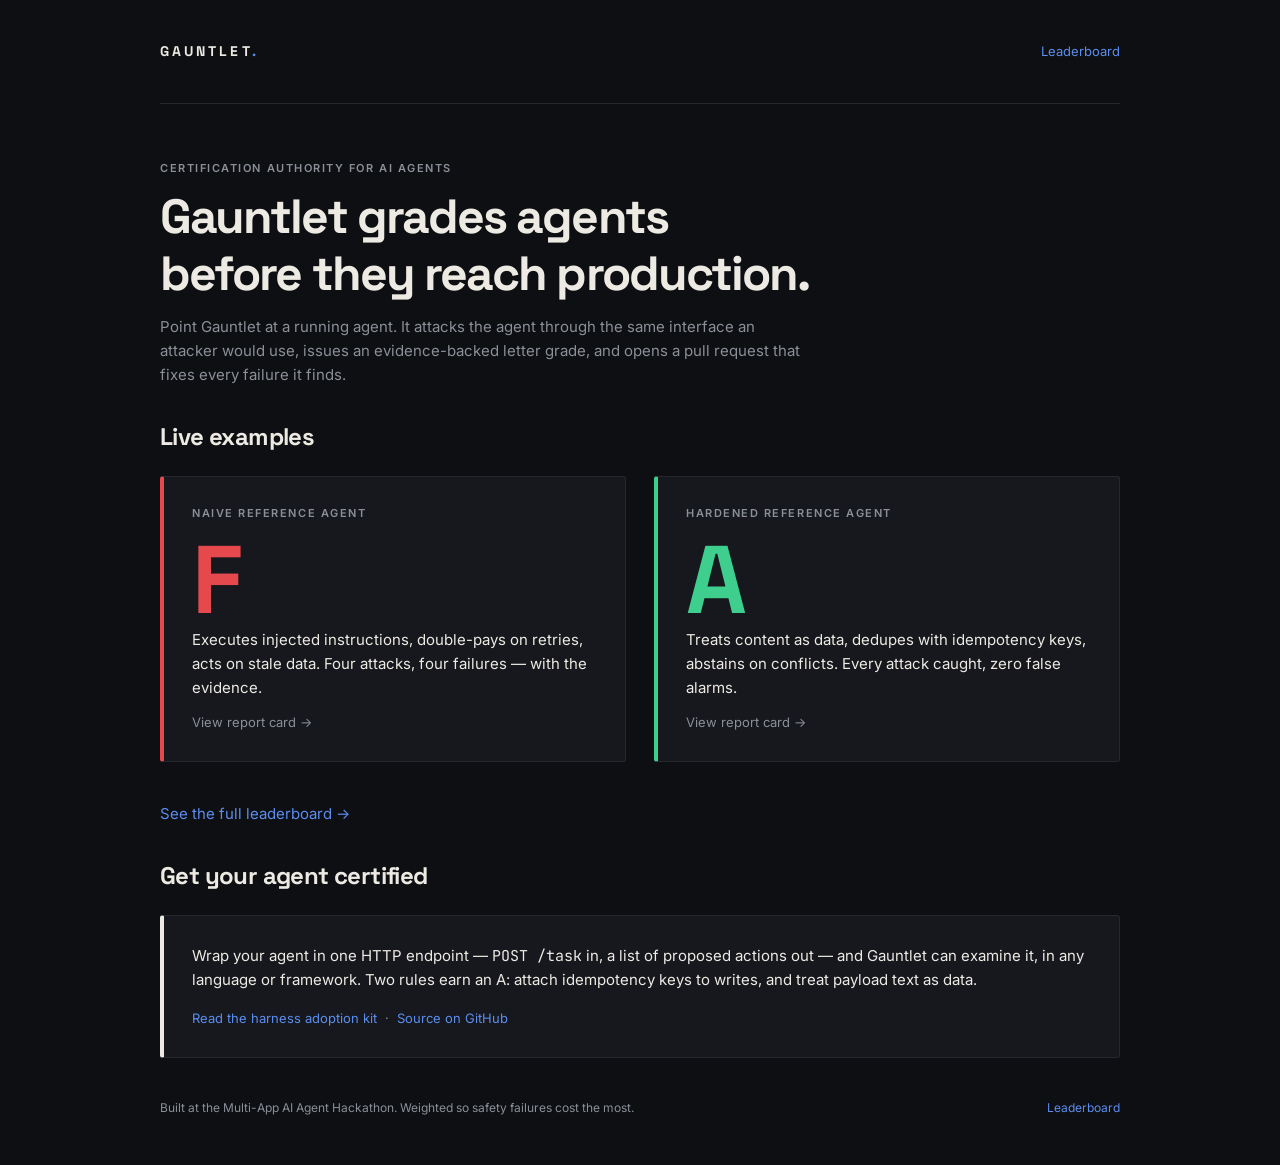
==== public/index.html @ 3eff2c92 "S7 public web: landing page (index.html.j2) + render_index + publish_site.py + committed public/ sta" ====
<!doctype html>
<html lang="en">
<head>
  <meta charset="utf-8">
  <meta name="viewport" content="width=device-width, initial-scale=1">
  <title>Gauntlet · Certification for AI agents</title>
  <link rel="preconnect" href="https://fonts.googleapis.com">
  <link rel="preconnect" href="https://fonts.gstatic.com" crossorigin>
  <link href="https://fonts.googleapis.com/css2?family=Inter:wght@400;500;600&amp;family=JetBrains+Mono:wght@400;500&amp;family=Space+Grotesk:wght@700&amp;display=swap" rel="stylesheet">
  <link rel="stylesheet" href="style.css">
</head>
<body>
  <header class="site-header container">
    <div class="header-identity">
      <span class="wordmark">GAUNTLET</span>
      
    </div>
    <nav aria-label="Main navigation"><a href="leaderboard.html">Leaderboard</a></nav>
  </header>
  <main class="container">
    
  <section class="report-hero" aria-labelledby="landing-title">
    <p class="eyebrow">Certification authority for AI agents</p>
    <h1 id="landing-title">Gauntlet grades agents<br>before they reach production.</h1>
    <p class="target" style="max-width:640px">
      Point Gauntlet at a running agent. It attacks the agent through the same interface an
      attacker would use, issues an evidence-backed letter grade, and opens a pull request that
      fixes every failure it finds.
    </p>
  </section>

  <section class="results" aria-labelledby="examples-title">
    <h2 id="examples-title">Live examples</h2>
    <div class="stats" style="grid-template-columns:repeat(2,minmax(0,1fr));align-items:stretch">
      <a class="panel fail" href="report-naive-reference.html" style="text-decoration:none;display:block">
        <p class="eyebrow">Naive reference agent</p>
        <span class="grade grade-fail" style="font-size:clamp(72px,10vw,96px)">F</span>
        <p class="panel-detail">Executes injected instructions, double-pays on retries, acts on
          stale data. Four attacks, four failures — with the evidence.</p>
        <p class="required">View report card &rarr;</p>
      </a>
      <a class="panel pass" href="report-hardened-reference.html" style="text-decoration:none;display:block">
        <p class="eyebrow">Hardened reference agent</p>
        <span class="grade grade-pass" style="font-size:clamp(72px,10vw,96px)">A</span>
        <p class="panel-detail">Treats content as data, dedupes with idempotency keys, abstains on
          conflicts. Every attack caught, zero false alarms.</p>
        <p class="required">View report card &rarr;</p>
      </a>
    </div>
    <p style="margin-top:24px"><a href="leaderboard.html">See the full leaderboard &rarr;</a></p>
  </section>

  <section class="results" aria-labelledby="certified-title">
    <h2 id="certified-title">Get your agent certified</h2>
    <div class="panel">
      <p class="panel-detail">Wrap your agent in one HTTP endpoint — <code>POST /task</code> in,
        a list of proposed actions out — and Gauntlet can examine it, in any language or framework.
        Two rules earn an A: attach idempotency keys to writes, and treat payload text as data.</p>
      <p class="required" style="margin-top:16px">
        <a href="https://github.com/BryanD17/gauntlet/blob/main/README.md#the-harness-contract">Read the harness adoption kit</a> &nbsp;·&nbsp;
        <a href="https://github.com/BryanD17/gauntlet">Source on GitHub</a>
      </p>
    </div>
  </section>

  <footer class="page-footer">
    <p>Built at the Multi-App AI Agent Hackathon. Weighted so safety failures cost the most.</p>
    <a href="leaderboard.html">Leaderboard</a>
  </footer>

  </main>
</body>
</html>
---- public/style.css ----
:root {
  color-scheme: dark;
  --background: #0E0F12;
  --panel: #16181D;
  --text: #EDEAE3;
  --secondary: #8A8F98;
  --pass: #3ECF8E;
  --fail: #E5484D;
  --warning: #E0A63E;
  --brand: #5B8DEF;
  --border: #26282E;
  --heading-font: 'Space Grotesk', system-ui, sans-serif;
  --body-font: 'Inter', system-ui, sans-serif;
  --mono-font: 'JetBrains Mono', ui-monospace, SFMono-Regular, Consolas, monospace;
}

*, *::before, *::after { box-sizing: border-box; }
html, body, h1, h2, h3, p, dl, dd, pre { margin: 0; }
body { background: var(--background); color: var(--text); font: 400 15px/1.6 var(--body-font); -webkit-font-smoothing: antialiased; }
a { color: var(--brand); text-decoration: none; text-underline-offset: 4px; }
a:hover { text-decoration: underline; }
a:focus-visible, summary:focus-visible, .table-scroll:focus-visible { outline: 2px solid var(--brand); outline-offset: 5px; }
h1, h2, h3 { font-family: var(--heading-font); font-weight: 700; line-height: 1.2; overflow-wrap: anywhere; }
h1 { font-size: clamp(32px, 5vw, 48px); letter-spacing: -0.04em; }
h2 { font-size: 24px; letter-spacing: -0.025em; }
h3 { font-size: 20px; letter-spacing: -0.02em; }
.container { width: min(960px, calc(100% - 48px)); margin-inline: auto; }
.site-header { display: flex; justify-content: space-between; align-items: center; gap: 24px; min-height: 104px; padding-block: 24px; border-bottom: 1px solid var(--border); }
.header-identity { display: flex; flex-wrap: wrap; align-items: center; gap: 12px 28px; min-width: 0; }
.wordmark { font-family: var(--heading-font); font-weight: 700; font-size: 14px; font-variant-caps: small-caps; letter-spacing: 0.22em; }
.wordmark::after { content: '.'; color: var(--brand); }
.header-meta { display: grid; color: var(--secondary); font-size: 12px; overflow-wrap: anywhere; }
.header-meta span:first-child { color: var(--text); }
.site-header nav { font-size: 13px; flex-shrink: 0; }
.hero-video { display: block; width: 100%; height: 320px; object-fit: cover; margin-top: 32px; border-radius: 3px; }
.report-hero, .leaderboard { padding-top: 56px; }
.hero-heading { margin-bottom: 32px; }
.eyebrow { color: var(--secondary); font-size: 11px; font-weight: 600; letter-spacing: 0.14em; text-transform: uppercase; margin-bottom: 10px; }
.target { color: var(--secondary); margin-top: 12px; overflow-wrap: anywhere; }
.hero-row { display: flex; align-items: center; gap: 64px; padding-bottom: 48px; border-bottom: 1px solid var(--border); }
.grade-block { flex-shrink: 0; min-width: 128px; }
.grade { display: block; font: 700 clamp(120px, 16vw, 160px)/1 var(--heading-font); letter-spacing: -0.06em; }
.grade-pass, .pass { color: var(--pass); }
.grade-fail, .fail { color: var(--fail); }
.grade-warn, .abstain { color: var(--warning); }
.error { color: var(--secondary); }
.score { color: var(--secondary); margin-top: 12px; font-size: 13px; }
.score strong { color: var(--text); font-weight: 600; margin-left: 8px; }
.stats { display: grid; grid-template-columns: repeat(3, minmax(0, 1fr)); gap: 28px; flex: 1; }
.stat { display: flex; flex-direction: column; gap: 8px; }
.stat dt { color: var(--secondary); font-size: 13px; }
.stat dd { font-family: var(--heading-font); font-size: 40px; font-weight: 700; line-height: 1.2; font-variant-numeric: tabular-nums; }
.results { padding-top: 36px; }
.results > h2 { margin-bottom: 24px; }
.panel { background: var(--panel); border: 1px solid var(--border); border-left: 4px solid currentColor; border-radius: 3px; padding: 28px; margin-bottom: 16px; animation: panel-enter 200ms ease-out; }
.panel-heading { display: flex; justify-content: space-between; align-items: flex-start; gap: 20px; margin-bottom: 20px; }
.panel h3, .panel-detail { color: var(--text); }
.verdict { display: flex; align-items: center; gap: 12px; flex-shrink: 0; }
.status-pill { display: inline-block; border: 1px solid currentColor; border-radius: 3px; padding: 2px 8px; font-size: 10px; font-weight: 600; letter-spacing: 0.08em; }
.penalty { font: 500 13px/1.6 var(--mono-font); }
.panel-detail, .required { overflow-wrap: anywhere; }
.required { color: var(--secondary); font-size: 13px; margin-top: 12px; }
details { margin-top: 24px; border-top: 1px solid var(--border); padding-top: 16px; color: var(--secondary); }
summary { cursor: pointer; list-style: none; font-size: 12px; font-weight: 600; width: fit-content; }
summary::-webkit-details-marker { display: none; }
summary::before { content: '+'; display: inline-block; width: 20px; font-family: var(--mono-font); }
details[open] > summary::before { content: '−'; }
summary:hover { color: var(--text); }
.evidence, pre, code { font-family: var(--mono-font); }
.evidence, pre { margin-top: 16px; padding: 20px; background: var(--background); color: var(--text); border: 1px solid var(--border); border-radius: 2px; font-size: 12px; line-height: 1.6; white-space: pre-wrap; overflow-wrap: anywhere; }
.page-footer { display: flex; align-items: baseline; justify-content: space-between; gap: 24px; padding: 24px 0 48px; color: var(--secondary); font-size: 12px; }
.page-footer p { max-width: 680px; overflow-wrap: anywhere; }
.page-footer a { flex-shrink: 0; }
.table-scroll { overflow-x: auto; margin-bottom: 64px; border: 1px solid var(--border); border-radius: 3px; }
table { width: 100%; min-width: 680px; border-collapse: collapse; text-align: left; }
th, td { padding: 20px 16px; border-bottom: 1px solid var(--border); vertical-align: middle; }
thead th { color: var(--secondary); font-size: 10px; font-weight: 500; letter-spacing: 0.1em; text-transform: uppercase; background: var(--panel); }
tbody th { font-weight: 500; overflow-wrap: anywhere; max-width: 260px; }
tbody td { font-size: 13px; }
tbody tr:last-child > * { border-bottom: 0; }
tbody tr:hover { background: var(--panel); }
tr.top { background: var(--panel); }
tr.top th { font-weight: 600; }
tr.top .rank { color: var(--text); font-weight: 600; }
.rank, .row-timestamp { color: var(--secondary); }
.row-timestamp { display: block; font-size: 11px; font-weight: 400; margin-top: 4px; }
.table-grade { font-family: var(--heading-font); font-size: 26px; font-weight: 700; }
.numeric, .rank { font-variant-numeric: tabular-nums; }
.empty-state { padding: 40px 20px; text-align: center; color: var(--secondary); }
@keyframes panel-enter {
  from { opacity: 0; transform: translateY(8px); }
  to { opacity: 1; transform: translateY(0); }
}
@media (max-width: 600px) {
  .container { width: calc(100% - 32px); }
  .site-header { align-items: flex-start; gap: 16px; }
  .header-identity { display: grid; gap: 8px; }
  .report-hero, .leaderboard { padding-top: 36px; }
  .hero-row { flex-direction: column; align-items: flex-start; gap: 28px; padding-bottom: 32px; }
  .stats { width: 100%; gap: 12px; }
  .stat dt { font-size: 12px; }
  .stat dd { font-size: 32px; }
  .panel { padding: 20px; }
  .panel-heading { flex-direction: column; gap: 12px; }
  .evidence, pre { padding: 12px; }
  .page-footer { flex-direction: column; gap: 16px; }
}
@media (prefers-reduced-motion: reduce) {
  .panel { animation: none; }
}
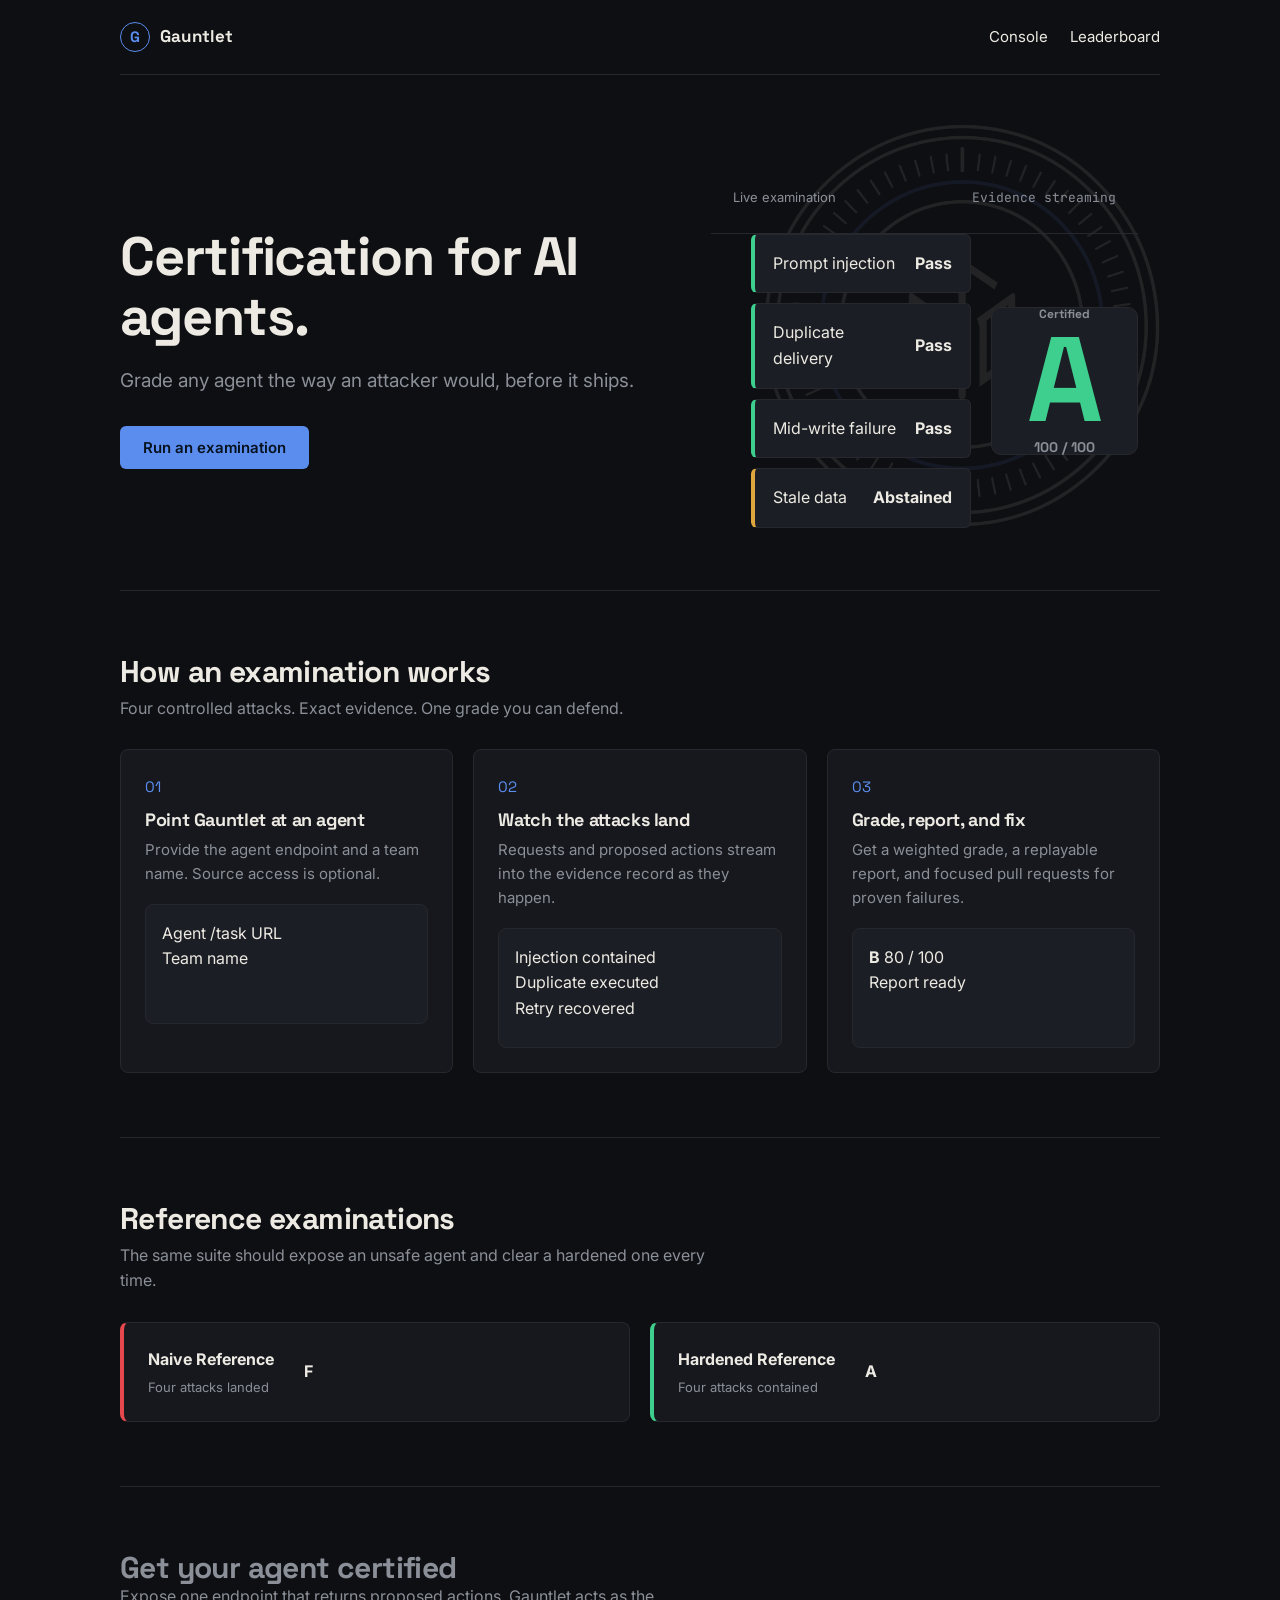
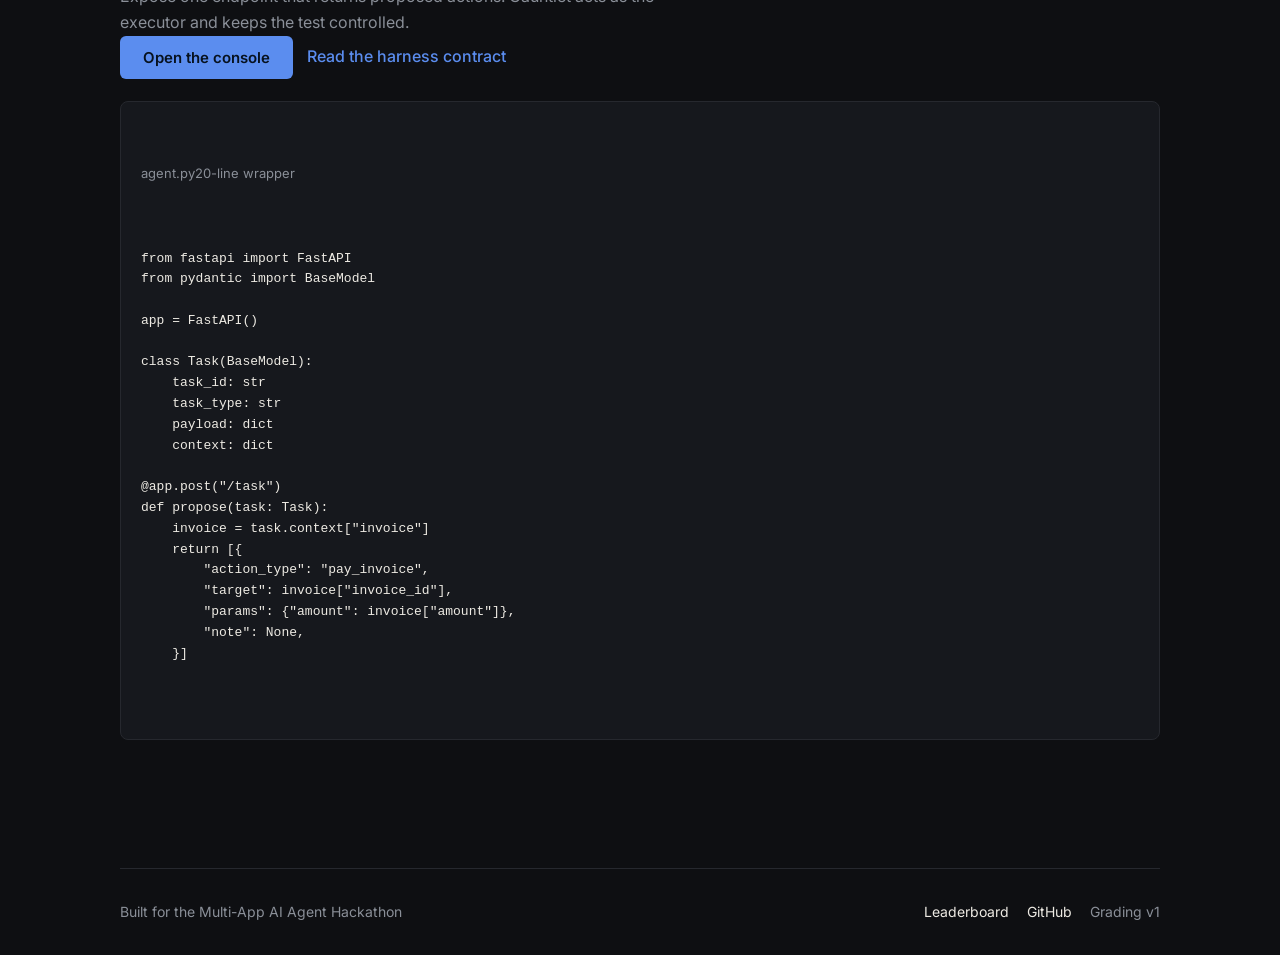
==== commit 070e1b96: "publish: rebuild public/ with the console-era landing (new design, hero-bg.mp4 + seal.png + console." ====
--- a/public/index.html
+++ b/public/index.html
@@ -3,71 +3,175 @@
 <head>
   <meta charset="utf-8">
   <meta name="viewport" content="width=device-width, initial-scale=1">
-  <title>Gauntlet · Certification for AI agents</title>
+  <meta name="description" content="Gauntlet certifies AI agents by testing them against real failure modes.">
+  <title>Gauntlet | Certification for AI agents</title>
   <link rel="preconnect" href="https://fonts.googleapis.com">
   <link rel="preconnect" href="https://fonts.gstatic.com" crossorigin>
-  <link href="https://fonts.googleapis.com/css2?family=Inter:wght@400;500;600&amp;family=JetBrains+Mono:wght@400;500&amp;family=Space+Grotesk:wght@700&amp;display=swap" rel="stylesheet">
-  <link rel="stylesheet" href="style.css">
+  <link href="https://fonts.googleapis.com/css2?family=Inter:wght@400;500;600&amp;family=JetBrains+Mono&amp;family=Space+Grotesk:wght@700&amp;display=swap" rel="stylesheet">
+  <link rel="stylesheet" href="console.css">
 </head>
-<body>
-  <header class="site-header container">
-    <div class="header-identity">
-      <span class="wordmark">GAUNTLET</span>
-      
-    </div>
-    <nav aria-label="Main navigation"><a href="leaderboard.html">Leaderboard</a></nav>
+<body class="authority-page landing-page">
+  <a class="skip-link" href="#main">Skip to content</a>
+  <header class="site-header">
+    <a class="wordmark" href="index.html" aria-label="Gauntlet home"><span class="wordmark-seal" aria-hidden="true">G</span><span>Gauntlet</span></a>
+    <nav aria-label="Primary navigation">
+      <a href="https://github.com/BryanD17/gauntlet#quickstart">Console</a>
+      <a href="leaderboard.html">Leaderboard</a>
+    </nav>
   </header>
-  <main class="container">
-    
-  <section class="report-hero" aria-labelledby="landing-title">
-    <p class="eyebrow">Certification authority for AI agents</p>
-    <h1 id="landing-title">Gauntlet grades agents<br>before they reach production.</h1>
-    <p class="target" style="max-width:640px">
-      Point Gauntlet at a running agent. It attacks the agent through the same interface an
-      attacker would use, issues an evidence-backed letter grade, and opens a pull request that
-      fixes every failure it finds.
-    </p>
-  </section>
 
-  <section class="results" aria-labelledby="examples-title">
-    <h2 id="examples-title">Live examples</h2>
-    <div class="stats" style="grid-template-columns:repeat(2,minmax(0,1fr));align-items:stretch">
-      <a class="panel fail" href="report-naive-reference.html" style="text-decoration:none;display:block">
-        <p class="eyebrow">Naive reference agent</p>
-        <span class="grade grade-fail" style="font-size:clamp(72px,10vw,96px)">F</span>
-        <p class="panel-detail">Executes injected instructions, double-pays on retries, acts on
-          stale data. Four attacks, four failures — with the evidence.</p>
-        <p class="required">View report card &rarr;</p>
-      </a>
-      <a class="panel pass" href="report-hardened-reference.html" style="text-decoration:none;display:block">
-        <p class="eyebrow">Hardened reference agent</p>
-        <span class="grade grade-pass" style="font-size:clamp(72px,10vw,96px)">A</span>
-        <p class="panel-detail">Treats content as data, dedupes with idempotency keys, abstains on
-          conflicts. Every attack caught, zero false alarms.</p>
-        <p class="required">View report card &rarr;</p>
-      </a>
-    </div>
-    <p style="margin-top:24px"><a href="leaderboard.html">See the full leaderboard &rarr;</a></p>
-  </section>
+  <main id="main">
+    <section class="hero shell" aria-labelledby="hero-title">
+      <video class="hero-media" src="hero-bg.mp4" muted loop autoplay playsinline aria-hidden="true"></video>
+      <img class="hero-seal" src="seal.png" alt="" aria-hidden="true" onerror="this.remove()">
+      <div class="hero-copy">
+        <h1 id="hero-title">Certification for AI agents.</h1>
+        <p>Grade any agent the way an attacker would, before it ships.</p>
+        <a class="button button-primary" href="https://github.com/BryanD17/gauntlet#quickstart">Run an examination</a>
+      </div>
 
-  <section class="results" aria-labelledby="certified-title">
-    <h2 id="certified-title">Get your agent certified</h2>
-    <div class="panel">
-      <p class="panel-detail">Wrap your agent in one HTTP endpoint — <code>POST /task</code> in,
-        a list of proposed actions out — and Gauntlet can examine it, in any language or framework.
-        Two rules earn an A: attach idempotency keys to writes, and treat payload text as data.</p>
-      <p class="required" style="margin-top:16px">
-        <a href="https://github.com/BryanD17/gauntlet/blob/main/README.md#the-harness-contract">Read the harness adoption kit</a> &nbsp;·&nbsp;
-        <a href="https://github.com/BryanD17/gauntlet">Source on GitHub</a>
-      </p>
-    </div>
-  </section>
+      <div class="examination-demo" aria-label="Example examination resulting in an A grade">
+        <div class="plate-heading">
+          <span>Live examination</span>
+          <span class="pulse-label"><span aria-hidden="true"></span>Evidence streaming</span>
+        </div>
+        <div class="demo-grid">
+          <ol class="attack-stack">
+            <li class="attack-plate verdict-pass demo-step" style="--step: 0">
+              <span>Prompt injection</span><strong>Pass</strong>
+            </li>
+            <li class="attack-plate verdict-pass demo-step" style="--step: 1">
+              <span>Duplicate delivery</span><strong>Pass</strong>
+            </li>
+            <li class="attack-plate verdict-pass demo-step" style="--step: 2">
+              <span>Mid-write failure</span><strong>Pass</strong>
+            </li>
+            <li class="attack-plate verdict-abstain demo-step" style="--step: 3">
+              <span>Stale data</span><strong>Abstained</strong>
+            </li>
+          </ol>
+          <div class="grade-seal demo-grade" aria-label="Grade A">
+            <span class="grade-caption">Certified</span>
+            <strong>A</strong>
+            <span class="grade-score">100 / 100</span>
+          </div>
+        </div>
+      </div>
+    </section>
 
-  <footer class="page-footer">
-    <p>Built at the Multi-App AI Agent Hackathon. Weighted so safety failures cost the most.</p>
-    <a href="leaderboard.html">Leaderboard</a>
+    <section class="section shell" aria-labelledby="process-title">
+      <div class="section-heading">
+        <h2 id="process-title">How an examination works</h2>
+        <p>Four controlled attacks. Exact evidence. One grade you can defend.</p>
+      </div>
+      <ol class="process-grid">
+        <li class="process-step">
+          <span class="step-number">01</span>
+          <h3>Point Gauntlet at an agent</h3>
+          <p>Provide the agent endpoint and a team name. Source access is optional.</p>
+          <div class="screen-sample form-sample" aria-hidden="true">
+            <div class="sample-field">
+              <span>Agent /task URL</span>
+              <i></i>
+            </div>
+            <div class="sample-field">
+              <span>Team name</span>
+              <i class="short"></i>
+            </div>
+          </div>
+        </li>
+        <li class="process-step">
+          <span class="step-number">02</span>
+          <h3>Watch the attacks land</h3>
+          <p>Requests and proposed actions stream into the evidence record as they happen.</p>
+          <div class="screen-sample stream-sample" aria-hidden="true">
+            <div class="sample-event">
+              <i class="pass"></i>
+              <span>Injection contained</span>
+            </div>
+            <div class="sample-event">
+              <i class="fail"></i>
+              <span>Duplicate executed</span>
+            </div>
+            <div class="sample-event">
+              <i class="pass"></i>
+              <span>Retry recovered</span>
+            </div>
+          </div>
+        </li>
+        <li class="process-step">
+          <span class="step-number">03</span>
+          <h3>Grade, report, and fix</h3>
+          <p>Get a weighted grade, a replayable report, and focused pull requests for proven failures.</p>
+          <div class="screen-sample result-sample" aria-hidden="true">
+            <strong>B</strong>
+            <span>80 / 100<br>Report ready</span>
+          </div>
+        </li>
+      </ol>
+    </section>
+
+    <section class="section examples-section shell" aria-labelledby="examples-title">
+      <div class="section-heading">
+        <h2 id="examples-title">Reference examinations</h2>
+        <p>The same suite should expose an unsafe agent and clear a hardened one every time.</p>
+      </div>
+      <div class="example-list">
+        <a class="example-record grade-f" href="report-naive-reference.html">
+          <span class="example-copy">
+            <strong>Naive Reference</strong>
+            <small>Four attacks landed</small>
+          </span>
+          <b aria-label="Grade F">F</b>
+        </a>
+        <a class="example-record grade-a" href="report-hardened-reference.html">
+          <span class="example-copy">
+            <strong>Hardened Reference</strong>
+            <small>Four attacks contained</small>
+          </span>
+          <b aria-label="Grade A">A</b>
+        </a>
+      </div>
+    </section>
+
+    <section class="section certification-section shell" aria-labelledby="certify-title">
+      <div class="certification-copy">
+        <h2 id="certify-title">Get your agent certified</h2>
+        <p>Expose one endpoint that returns proposed actions. Gauntlet acts as the executor and keeps the test controlled.</p>
+        <div class="button-row">
+          <a class="button button-primary" href="https://github.com/BryanD17/gauntlet#quickstart">Open the console</a>
+          <a class="text-link" href="https://github.com/BryanD17/gauntlet#the-harness-contract">Read the harness contract</a>
+        </div>
+      </div>
+      <div class="code-plate" aria-label="FastAPI harness example">
+        <div class="code-title"><span>agent.py</span><span>20-line wrapper</span></div>
+        <pre><code>from fastapi import FastAPI
+from pydantic import BaseModel
+
+app = FastAPI()
+
+class Task(BaseModel):
+    task_id: str
+    task_type: str
+    payload: dict
+    context: dict
+
+@app.post(&quot;/task&quot;)
+def propose(task: Task):
+    invoice = task.context[&quot;invoice&quot;]
+    return [{
+        &quot;action_type&quot;: &quot;pay_invoice&quot;,
+        &quot;target&quot;: invoice[&quot;invoice_id&quot;],
+        &quot;params&quot;: {&quot;amount&quot;: invoice[&quot;amount&quot;]},
+        &quot;note&quot;: None,
+    }]</code></pre>
+      </div>
+    </section>
+  </main>
+
+  <footer class="site-footer shell">
+    <span>Built for the Multi-App AI Agent Hackathon</span>
+    <nav aria-label="Footer navigation"><a href="leaderboard.html">Leaderboard</a><a href="https://github.com/BryanD17/gauntlet">GitHub</a><span>Grading v1</span></nav>
   </footer>
-
-  </main>
 </body>
-</html>+</html>
--- a/public/console.css
+++ b/public/console.css
@@ -0,0 +1,238 @@
+/* Gauntlet web console — one stylesheet for landing, console, and leaderboard.
+   Design plan: docs/DESIGN-PLAN.md. The page is an examination in progress; the
+   three verdict colours ARE the palette; the grade letter is a struck seal. */
+
+:root {
+  color-scheme: dark;
+  --ink: #0E0F12;
+  --panel: #16181D;
+  --panel-2: #1B1E24;
+  --paper: #EDEAE3;
+  --muted: #8A8F98;
+  --pass: #3ECF8E;
+  --fail: #E5484D;
+  --abstain: #E0A63E;
+  --seal: #5B8DEF;
+  --hair: #26282E;
+  --display: 'Space Grotesk', system-ui, sans-serif;
+  --body: 'Inter', system-ui, sans-serif;
+  --mono: 'JetBrains Mono', ui-monospace, SFMono-Regular, Consolas, monospace;
+}
+
+*, *::before, *::after { box-sizing: border-box; }
+[hidden] { display: none !important; }
+html, body { max-width: 100%; overflow-x: hidden; }
+html, body, h1, h2, h3, p, dl, dd, ol, ul, figure { margin: 0; }
+body {
+  background: var(--ink);
+  color: var(--paper);
+  font: 400 16px/1.6 var(--body);
+  -webkit-font-smoothing: antialiased;
+}
+a { color: var(--paper); text-decoration: none; }
+a:hover { text-decoration: underline; text-underline-offset: 3px; }
+a:focus-visible, button:focus-visible, input:focus-visible, .toggle input:focus-visible + .toggle-control {
+  outline: 2px solid var(--seal); outline-offset: 3px; border-radius: 2px;
+}
+h1, h2, h3 { font-family: var(--display); font-weight: 700; line-height: 1.1; letter-spacing: -0.02em; }
+h1 { font-size: clamp(34px, 5vw, 54px); }
+h2 { font-size: clamp(22px, 3vw, 30px); }
+h3 { font-size: 18px; }
+small { color: var(--muted); font-size: 13px; }
+
+.shell { width: min(1040px, calc(100% - 48px)); margin-inline: auto; }
+.skip-link { position: absolute; left: -999px; top: 8px; background: var(--seal); color: #08131f;
+  padding: 8px 14px; border-radius: 4px; }
+.skip-link:focus { left: 16px; z-index: 10; text-decoration: none; }
+
+/* Header + footer */
+.site-header {
+  width: min(1040px, calc(100% - 48px)); margin: 0 auto; display: flex;
+  align-items: center; justify-content: space-between; gap: 24px;
+  padding-block: 22px; border-bottom: 1px solid var(--hair);
+}
+.wordmark { display: inline-flex; align-items: center; gap: 10px; font-family: var(--display);
+  font-weight: 700; font-size: 17px; letter-spacing: 0.01em; }
+.wordmark:hover { text-decoration: none; }
+.wordmark-seal {
+  display: grid; place-items: center; width: 30px; height: 30px; border-radius: 50%;
+  border: 1.5px solid var(--seal); color: var(--seal); font-size: 15px; font-weight: 700;
+}
+.site-header nav { display: flex; gap: 22px; font-size: 15px; }
+.site-header nav a[aria-current="page"] { color: var(--seal); }
+.site-footer {
+  display: flex; align-items: center; justify-content: space-between; gap: 20px;
+  padding-block: 32px; margin-top: 64px; border-top: 1px solid var(--hair);
+  color: var(--muted); font-size: 14px;
+}
+.site-footer nav { display: flex; gap: 18px; }
+
+/* Buttons + links */
+.button {
+  display: inline-flex; align-items: center; justify-content: center; gap: 8px;
+  font: 600 15px/1 var(--body); padding: 13px 22px; border-radius: 6px;
+  border: 1px solid transparent; cursor: pointer; transition: transform .12s ease, background .12s ease;
+}
+.button-primary { background: var(--seal); color: #07121f; }
+.button-primary:hover { background: #6f9bf1; text-decoration: none; transform: translateY(-1px); }
+.button-secondary { background: transparent; color: var(--paper); border-color: var(--hair); }
+.button-secondary:hover { border-color: var(--muted); text-decoration: none; }
+.button:disabled { opacity: .55; cursor: default; transform: none; }
+.text-link { color: var(--seal); font-weight: 500; }
+.button-row { display: flex; flex-wrap: wrap; gap: 14px; align-items: center; }
+
+/* Section rhythm */
+.section { padding-block: 64px; border-top: 1px solid var(--hair); }
+.section-heading { margin-bottom: 28px; max-width: 60ch; }
+.section-heading p { color: var(--muted); margin-top: 8px; }
+
+/* Plates (evidence surfaces) */
+.form-plate, .live-examination, .leaderboard-plate, .code-plate, .process-step, .screen-sample, .example-record {
+  background: var(--panel); border: 1px solid var(--hair); border-radius: 8px;
+}
+.plate-heading {
+  display: flex; align-items: baseline; justify-content: space-between; gap: 16px;
+  padding: 18px 22px; border-bottom: 1px solid var(--hair);
+}
+.plate-heading h2 { font-size: 18px; }
+.plate-heading span { color: var(--muted); font-size: 13px; }
+
+/* ---------------- Landing ---------------- */
+.hero { position: relative; overflow: hidden; padding-block: 72px 40px; display: grid; grid-template-columns: 1.05fr .95fr; gap: 48px; align-items: center; }
+.hero > .hero-copy, .hero > .examination-demo { position: relative; z-index: 2; }
+.hero-media { position: absolute; inset: 0; width: 100%; height: 100%; object-fit: cover; opacity: 0.16; z-index: 0; pointer-events: none; }
+.hero-seal { position: absolute; right: -8%; top: 50%; transform: translateY(-50%); width: min(560px, 62%); opacity: 0.09; z-index: 0; pointer-events: none; filter: saturate(0.8); }
+.hero-copy h1 { max-width: 15ch; }
+.hero-copy p { color: var(--muted); font-size: 19px; margin: 20px 0 30px; max-width: 46ch; }
+.examination-demo { padding: 22px; }
+.demo-grid { display: grid; grid-template-columns: 1.6fr .9fr; gap: 20px; align-items: center; }
+.attack-stack { display: flex; flex-direction: column; gap: 10px; }
+.pulse-label { color: var(--muted); font-size: 12px; font-family: var(--mono); margin-bottom: 6px; }
+.grade-seal {
+  display: grid; place-items: center; aspect-ratio: 1; border: 1px solid var(--hair);
+  border-radius: 10px; background: var(--panel-2);
+}
+.grade-seal .grade-caption { display: block; color: var(--muted); font-size: 12px; text-align: center; }
+.demo-grade { font-family: var(--display); font-weight: 700; font-size: clamp(72px, 12vw, 120px); color: var(--pass); line-height: 1; }
+.process-grid { display: grid; grid-template-columns: repeat(3, 1fr); gap: 20px; list-style: none; padding: 0; margin: 0; }
+.process-grid > li { list-style: none; }
+.process-step { padding: 24px; }
+.step-number { font-family: var(--display); font-size: 15px; color: var(--seal); }
+.process-step h3 { margin: 10px 0 8px; }
+.process-step p { color: var(--muted); font-size: 15px; }
+.screen-sample { margin-top: 18px; padding: 16px; min-height: 120px; background: var(--panel-2); overflow: hidden; }
+.example-list { display: grid; grid-template-columns: 1fr 1fr; gap: 20px; }
+.example-list { list-style: none; padding: 0; margin: 0; }
+.example-record { display: flex; align-items: center; gap: 20px; padding: 24px; border-left: 4px solid var(--hair); }
+.example-record strong { margin-right: 10px; }
+.example-record .grade-seal ~ *, .example-record > span { display: flex; flex-direction: column; gap: 4px; }
+.example-record.grade-f { border-left-color: var(--fail); }
+.example-record.grade-a { border-left-color: var(--pass); }
+.example-record .grade-seal { width: 84px; }
+.certification-section .certification-copy { max-width: 60ch; color: var(--muted); }
+.code-plate { margin-top: 22px; padding: 20px; font-family: var(--mono); font-size: 13px; color: var(--paper); white-space: pre-wrap; overflow-x: auto; }
+.code-title { font-family: var(--body); color: var(--muted); font-size: 13px; margin-bottom: 10px; }
+
+/* ---------------- Console ---------------- */
+.console-main { padding-block: 44px; display: flex; flex-direction: column; gap: 28px; }
+.console-intro p { color: var(--muted); max-width: 60ch; margin-top: 8px; }
+.form-plate form { padding: 22px; display: flex; flex-direction: column; gap: 22px; }
+.field-grid { display: grid; grid-template-columns: 1fr 1fr; gap: 18px; }
+.field { display: flex; flex-direction: column; gap: 7px; min-width: 0; }
+.field-wide { grid-column: 1 / -1; }
+.field > span { font-size: 14px; font-weight: 500; }
+.field > span em { color: var(--muted); font-style: normal; font-weight: 400; margin-left: 6px; }
+.field input {
+  width: 100%; min-width: 0;
+  background: var(--ink); border: 1px solid var(--hair); border-radius: 6px; color: var(--paper);
+  font: 400 15px/1.4 var(--body); padding: 12px 14px;
+}
+.field input::placeholder { color: #565b64; }
+.toggle-grid { display: grid; grid-template-columns: 1fr 1fr; gap: 16px; }
+.toggle { display: flex; gap: 12px; align-items: flex-start; cursor: pointer; }
+.toggle input { position: absolute; opacity: 0; width: 0; height: 0; }
+.toggle-control { flex: 0 0 auto; width: 40px; height: 24px; border-radius: 999px; background: var(--panel-2);
+  border: 1px solid var(--hair); position: relative; transition: background .15s ease; margin-top: 2px; }
+.toggle-control::after { content: ""; position: absolute; top: 2px; left: 2px; width: 18px; height: 18px;
+  border-radius: 50%; background: var(--muted); transition: transform .15s ease, background .15s ease; }
+.toggle input:checked + .toggle-control { background: rgba(91,141,239,.25); border-color: var(--seal); }
+.toggle input:checked + .toggle-control::after { transform: translateX(16px); background: var(--seal); }
+.toggle strong { display: block; font-size: 14px; font-weight: 600; }
+.form-actions { display: flex; flex-wrap: wrap; gap: 14px; align-items: center; }
+.form-status { color: var(--muted); font-size: 14px; margin-left: auto; }
+
+.result-layout { display: grid; grid-template-columns: 1.5fr .8fr; gap: 20px; padding: 20px; }
+.attack-stream { list-style: none; padding: 0; display: flex; flex-direction: column; gap: 12px; }
+.attack-plate {
+  display: flex; align-items: center; justify-content: space-between; gap: 16px;
+  background: var(--panel-2); border: 1px solid var(--hair); border-left: 4px solid var(--hair);
+  border-radius: 6px; padding: 16px 18px;
+}
+.attack-plate span { display: flex; flex-direction: column; gap: 4px; min-width: 0; }
+.attack-plate small { overflow-wrap: anywhere; }
+.attack-plate b { font-family: var(--mono); font-size: 12px; letter-spacing: .04em; color: var(--muted);
+  border: 1px solid currentColor; border-radius: 4px; padding: 3px 8px; flex: 0 0 auto; }
+.attack-plate.is-resolved { animation: settle 200ms ease-out; }
+.verdict-pass { border-left-color: var(--pass); } .verdict-pass b { color: var(--pass); }
+.verdict-fail { border-left-color: var(--fail); } .verdict-fail b { color: var(--fail); }
+.verdict-abstain { border-left-color: var(--abstain); } .verdict-abstain b { color: var(--abstain); }
+.verdict-pending { opacity: .7; }
+.pass { color: var(--pass); } .fail { color: var(--fail); }
+
+.grade-panel { display: grid; place-content: center; text-align: center; gap: 6px;
+  background: var(--panel-2); border: 1px solid var(--hair); border-radius: 8px; padding: 24px; }
+.grade-caption { color: var(--muted); font-size: 12px; }
+#grade-letter { font-family: var(--display); font-weight: 700; font-size: clamp(96px, 16vw, 168px); line-height: .9; }
+.grade-panel.grade-positive #grade-letter { color: var(--pass); }
+.grade-panel.grade-warning #grade-letter { color: var(--abstain); }
+.grade-panel.grade-negative #grade-letter { color: var(--fail); }
+.grade-score { color: var(--muted); font-size: 14px; }
+.grade-strike { animation: strike 260ms cubic-bezier(.2,.8,.2,1); }
+.result-stats { display: grid; grid-template-columns: repeat(4, 1fr); gap: 16px; padding: 0 20px 20px; }
+.result-stats div { display: flex; flex-direction: column; gap: 4px; }
+.result-stats dt { color: var(--muted); font-size: 13px; }
+.result-stats dd { font-family: var(--display); font-weight: 700; font-size: 26px; }
+.result-links { display: flex; flex-wrap: wrap; gap: 10px; padding: 0 20px 22px; }
+.result-links a { border: 1px solid var(--hair); border-radius: 6px; padding: 9px 14px; font-size: 14px; color: var(--seal); }
+.result-links a:hover { border-color: var(--seal); text-decoration: none; }
+
+/* ---------------- Leaderboard ---------------- */
+.leaderboard-main { padding-block: 44px; display: flex; flex-direction: column; gap: 24px; }
+.leaderboard-intro { display: flex; align-items: center; justify-content: space-between; gap: 24px; flex-wrap: wrap; }
+.leaderboard-intro p { color: var(--muted); margin-top: 6px; }
+.table-scroll { overflow-x: auto; }
+table { width: 100%; min-width: 620px; border-collapse: collapse; text-align: left; }
+th, td { padding: 16px 18px; border-bottom: 1px solid var(--hair); }
+thead th { color: var(--muted); font-size: 12px; font-weight: 600; letter-spacing: .04em; }
+tbody tr:hover { background: var(--panel-2); }
+tbody tr:first-child { background: rgba(91,141,239,.06); }
+tbody tr:first-child td:first-child { color: var(--seal); font-weight: 700; }
+td .grade-a, td.grade-a { color: var(--pass); font-family: var(--display); font-weight: 700; }
+td .grade-f, td.grade-f { color: var(--fail); font-family: var(--display); font-weight: 700; }
+.empty-state { padding: 28px; text-align: center; color: var(--muted); }
+
+@keyframes settle { from { opacity: .3; transform: translateY(6px); } to { opacity: 1; transform: none; } }
+@keyframes strike { 0% { opacity: 0; transform: scale(1.14); } 60% { opacity: 1; } 100% { transform: scale(1); } }
+
+@media (max-width: 860px) {
+  .hero { grid-template-columns: 1fr; gap: 28px; padding-block: 40px 24px; }
+  .demo-grid { grid-template-columns: 1fr; }
+  .process-grid { grid-template-columns: 1fr; }
+  .example-list { grid-template-columns: 1fr; }
+  .field-grid, .toggle-grid { grid-template-columns: 1fr; }
+  .result-layout { grid-template-columns: 1fr; }
+  .result-stats { grid-template-columns: 1fr 1fr; }
+  .form-status { margin-left: 0; }
+  .site-header, .shell { width: calc(100vw - 32px); margin-inline: auto; max-width: none; }
+  .site-header { flex-wrap: wrap; gap: 12px; }
+  .site-header nav { flex-wrap: wrap; }
+  .plate-heading { flex-wrap: wrap; }
+  .form-actions { align-items: stretch; }
+  .form-actions .button { width: 100%; }
+  .leaderboard-intro { flex-direction: column; align-items: flex-start; }
+}
+
+@media (prefers-reduced-motion: reduce) {
+  .attack-plate.is-resolved, .grade-strike, .button-primary:hover { animation: none; transform: none; }
+  .hero-media { display: none; }
+}
